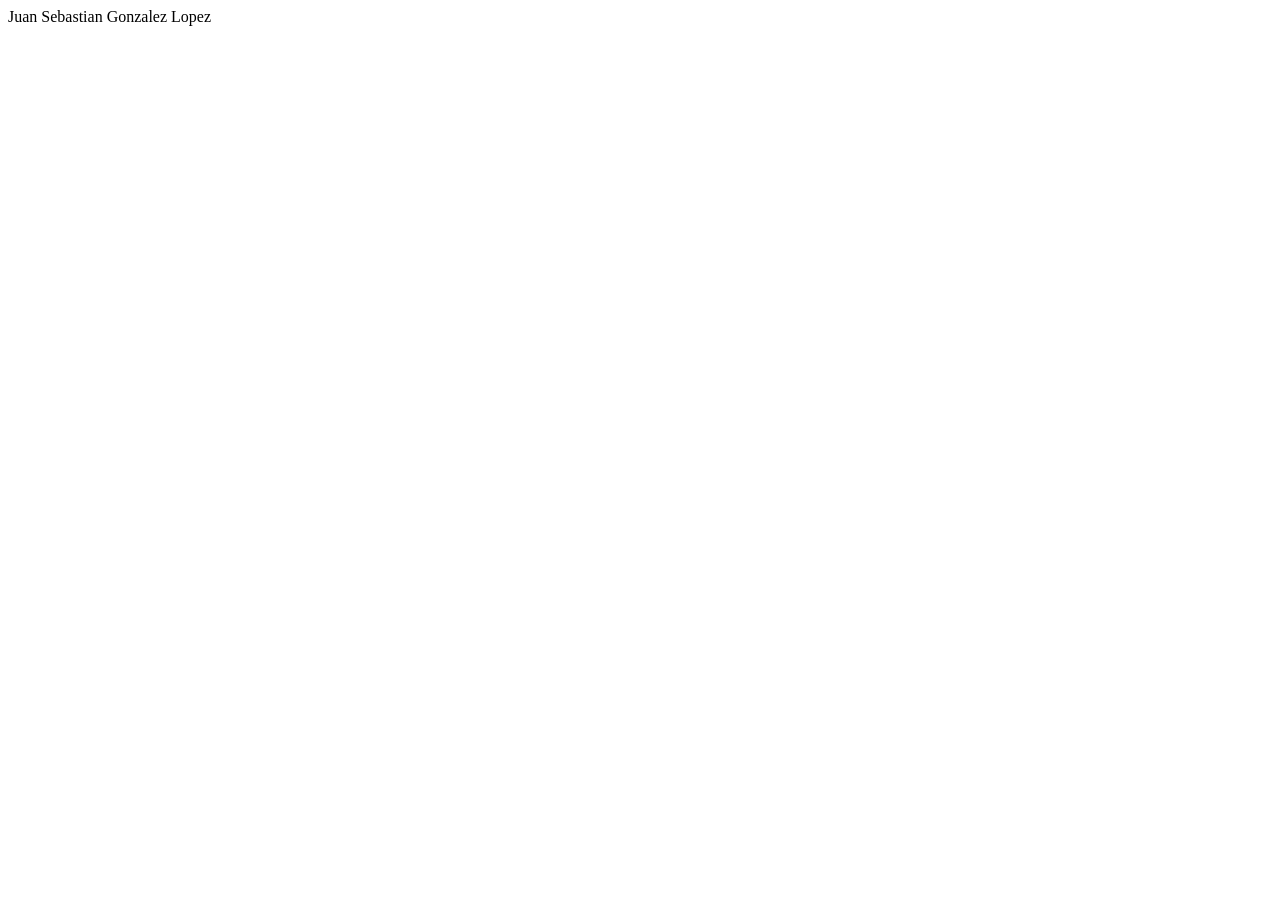
==== docs/index.html @ cefeca32 "Files" ====
<!DOCTYPE html>
<html lang="en">
<head>
    <meta charset="UTF-8">
    <title>Title</title>
    <link rel="stylesheet" href="/styles/style.css">
</head>
<body>
Juan Sebastian Gonzalez Lopez
</body>
</html>
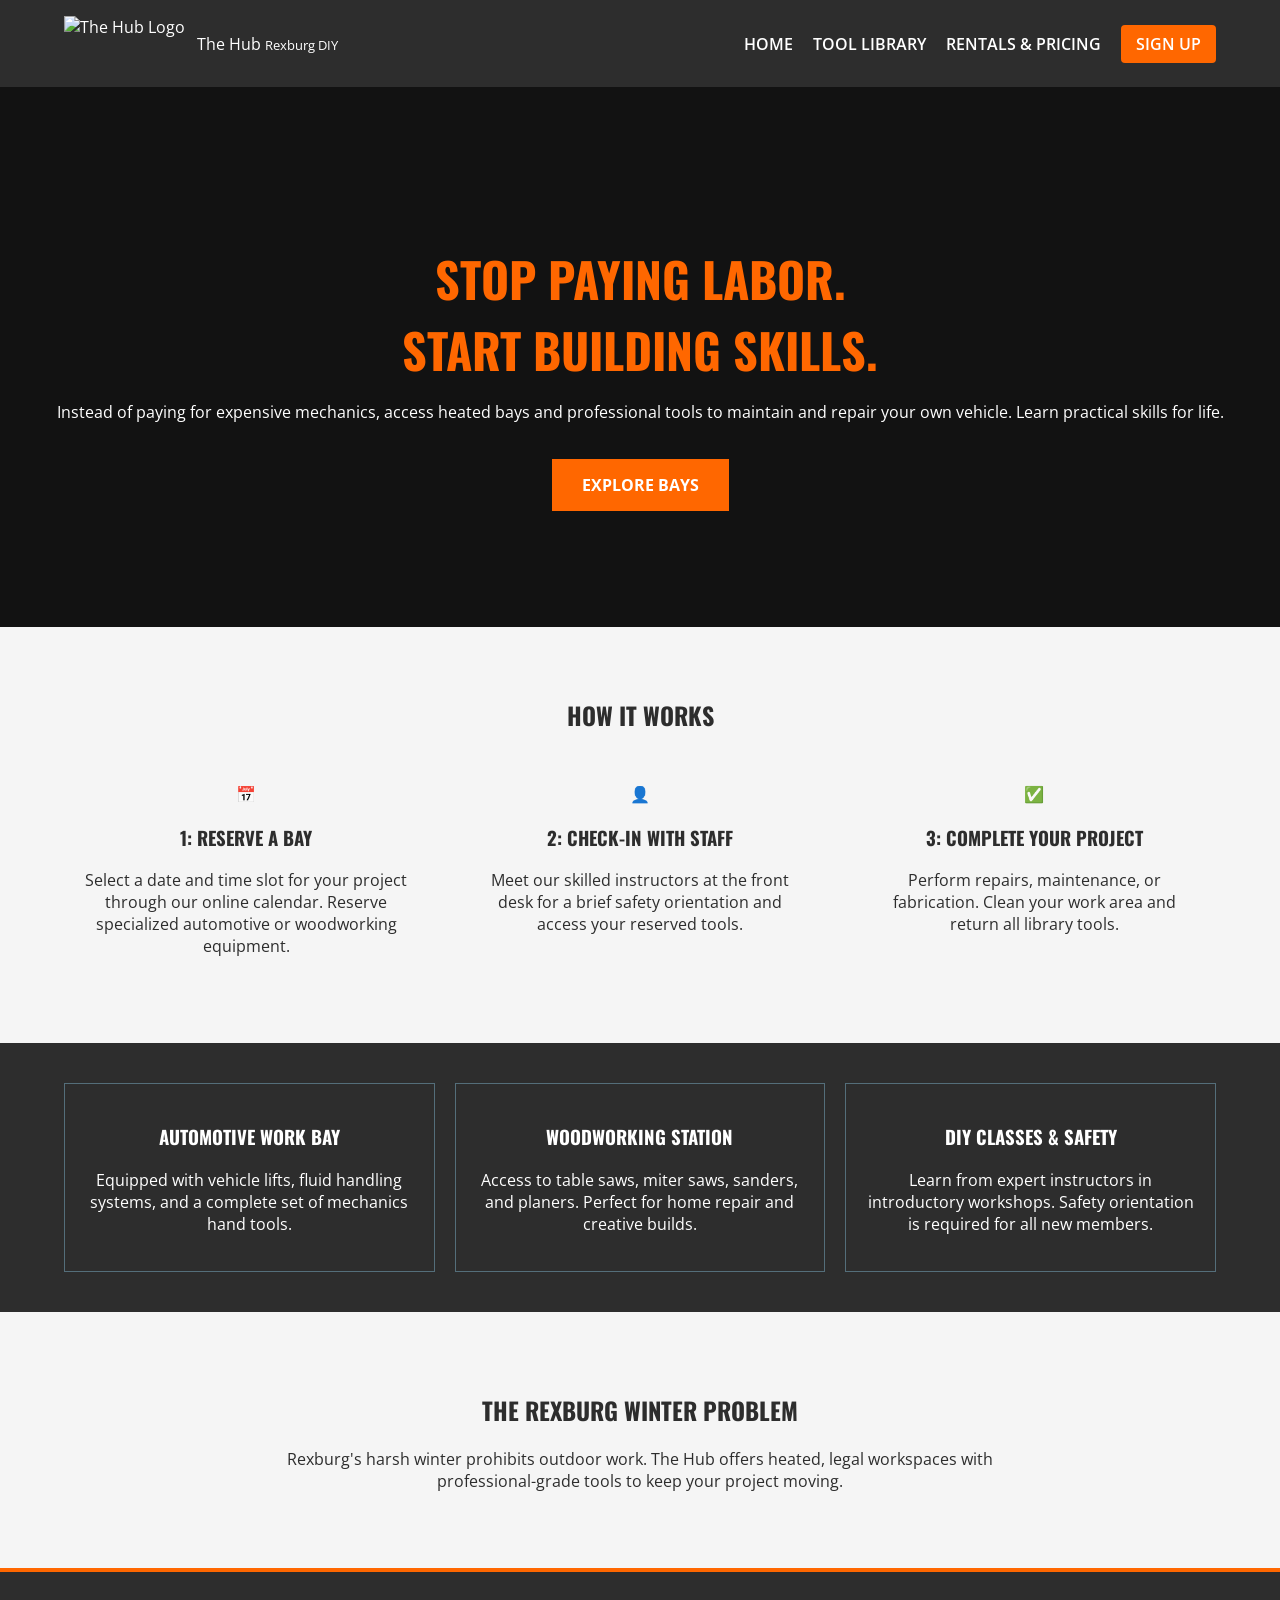
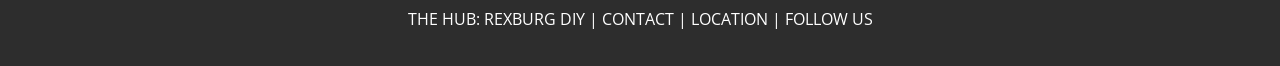
==== commit 8864959e: "home page" ====
--- a/docs/index.html
+++ b/docs/index.html
@@ -1,11 +1,89 @@
 <!DOCTYPE html>
-<html lang="en">
+<html lang="es">
 <head>
     <meta charset="UTF-8">
-    <title>Title</title>
-    <link rel="stylesheet" href="/styles/style.css">
+    <meta name="viewport" content="width=device-width, initial-scale=1.0">
+    <title>The Hub - Rexburg DIY</title>
+    <link href="https://fonts.googleapis.com/css2?family=Oswald:wght@700&family=Open+Sans:wght@400;600&display=swap"
+          rel="stylesheet">
+    <link rel="stylesheet" href="./styles/style.css">
 </head>
 <body>
-Juan Sebastian Gonzalez Lopez
+<header>
+    <div class="logo">
+        <img src="./images/logo.png" alt="The Hub Logo">
+        <span>The Hub <small>Rexburg DIY</small></span>
+    </div>
+    <nav>
+        <ul>
+            <li><a href="#">HOME</a></li>
+            <li><a href="#">TOOL LIBRARY</a></li>
+            <li><a href="#">RENTALS & PRICING</a></li>
+            <li><a href="#" class="signup-btn">SIGN UP</a></li>
+        </ul>
+    </nav>
+</header>
+
+<main>
+    <section class="hero">
+        <div class="hero-content">
+            <h1>STOP PAYING LABOR. <br> START BUILDING SKILLS.</h1>
+            <p>Instead of paying for expensive mechanics, access heated bays and professional tools to maintain and
+                repair your own vehicle. Learn practical skills for life.</p>
+            <a href="#" class="cta-button">EXPLORE BAYS</a>
+        </div>
+    </section>
+
+    <section class="how-it-works">
+        <h2>HOW IT WORKS</h2>
+        <div class="steps-container">
+            <div class="step">
+                <div class="icon">📅</div>
+                <h3>1: RESERVE A BAY</h3>
+                <p>Select a date and time slot for your project through our online calendar. Reserve specialized
+                    automotive or woodworking equipment.</p>
+            </div>
+            <div class="step">
+                <div class="icon">👤</div>
+                <h3>2: CHECK-IN WITH STAFF</h3>
+                <p>Meet our skilled instructors at the front desk for a brief safety orientation and access your
+                    reserved tools.</p>
+            </div>
+            <div class="step">
+                <div class="icon">✅</div>
+                <h3>3: COMPLETE YOUR PROJECT</h3>
+                <p>Perform repairs, maintenance, or fabrication. Clean your work area and return all library tools.</p>
+            </div>
+        </div>
+    </section>
+
+    <section class="services">
+        <div class="service-card">
+            <h3>AUTOMOTIVE WORK BAY</h3>
+            <p>Equipped with vehicle lifts, fluid handling systems, and a complete set of mechanics hand tools.</p>
+        </div>
+        <div class="service-card">
+            <h3>WOODWORKING STATION</h3>
+            <p>Access to table saws, miter saws, sanders, and planers. Perfect for home repair and creative builds.</p>
+        </div>
+        <div class="service-card">
+            <h3>DIY CLASSES & SAFETY</h3>
+            <p>Learn from expert instructors in introductory workshops. Safety orientation is required for all new
+                members.</p>
+        </div>
+    </section>
+
+    <section class="winter-problem">
+        <h2>THE REXBURG WINTER PROBLEM</h2>
+        <p>Rexburg's harsh winter prohibits outdoor work. The Hub offers heated, legal workspaces with
+            professional-grade tools to keep your project moving.</p>
+    </section>
+</main>
+
+<footer>
+    <div class="footer-content">
+        <p>THE HUB: REXBURG DIY | CONTACT | LOCATION | FOLLOW US</p>
+    </div>
+</footer>
 </body>
 </html>
--- a/docs/styles/style.css
+++ b/docs/styles/style.css
@@ -0,0 +1,141 @@
+
+:root {
+    --primary: #FF6700;
+    --secondary: #2d2d2d;
+    --accent-1: #546E7A;
+    --accent-2: #F5F5F5;
+}
+
+
+h1, h2, h3 {
+    font-family: 'Oswald', sans-serif;
+    text-transform: uppercase;
+}
+
+body {
+    font-family: 'Open Sans', sans-serif;
+    margin: 0;
+    background-color: var(--accent-2);
+    color: var(--secondary);
+}
+
+
+header {
+    background-color: var(--secondary);
+    color: white;
+    padding: 1rem 5%;
+    display: flex;
+    justify-content: space-between;
+    align-items: center;
+}
+
+nav ul {
+    list-style: none;
+    display: flex;
+    gap: 20px;
+}
+
+nav a {
+    color: white;
+    text-decoration: none;
+    font-weight: 600;
+}
+
+.signup-btn {
+    background-color: var(--primary);
+    padding: 8px 15px;
+    border-radius: 4px;
+}
+
+
+.hero {
+    background: linear-gradient(rgba(0, 0, 0, 0.6), rgba(0, 0, 0, 0.6)), url('garage-bg.jpg'); /* Placeholder */
+    background-size: cover;
+    background-color: var(--secondary);
+    height: 60vh;
+    display: flex;
+    align-items: center;
+    justify-content: center;
+    text-align: center;
+    color: white;
+}
+
+.hero h1 {
+    font-size: 3rem;
+    color: var(--primary);
+    margin-bottom: 1rem;
+}
+
+.cta-button {
+    background-color: var(--primary);
+    color: white;
+    padding: 15px 30px;
+    text-decoration: none;
+    font-weight: bold;
+    display: inline-block;
+    margin-top: 20px;
+}
+
+
+.how-it-works {
+    padding: 50px 5%;
+    text-align: center;
+}
+
+.steps-container {
+    display: flex;
+    justify-content: space-around;
+    gap: 30px;
+    margin-top: 30px;
+}
+
+.step {
+    flex: 1;
+    padding: 20px;
+}
+
+
+.services {
+    display: grid;
+    grid-template-columns: repeat(3, 1fr);
+    background-color: var(--secondary);
+    color: white;
+    padding: 40px 5%;
+    gap: 20px;
+}
+
+.service-card {
+    border: 1px solid var(--accent-1);
+    padding: 20px;
+    text-align: center;
+}
+
+.winter-problem {
+    padding: 60px 20%;
+    text-align: center;
+    background-color: var(--accent-2);
+}
+
+
+footer {
+    background-color: var(--secondary);
+    color: white;
+    text-align: center;
+    padding: 20px;
+    border-top: 4px solid var(--primary);
+}
+
+
+.logo img {
+    height: 55px;
+    width: auto;
+    vertical-align: middle;
+    margin-right: 12px;
+    object-fit: contain;
+}
+
+
+.logo {
+    display: flex;
+    align-items: center;
+}
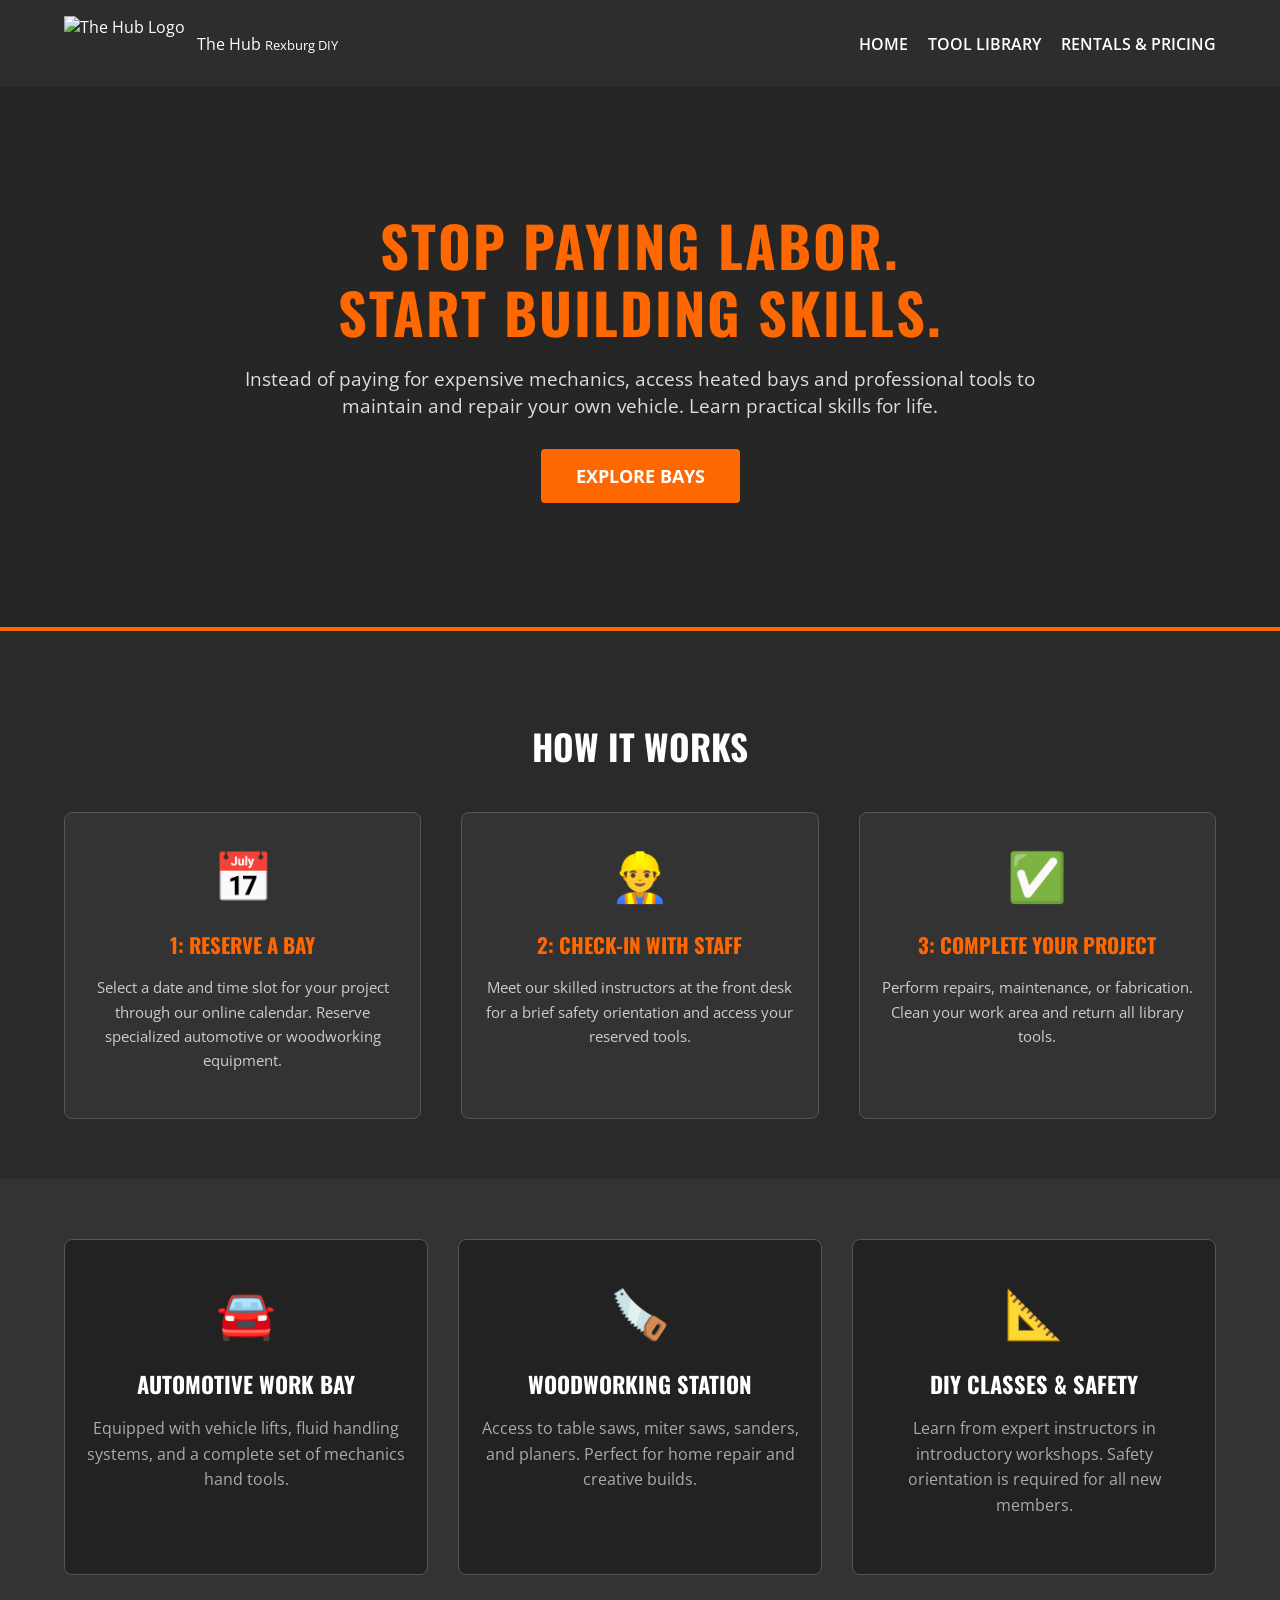
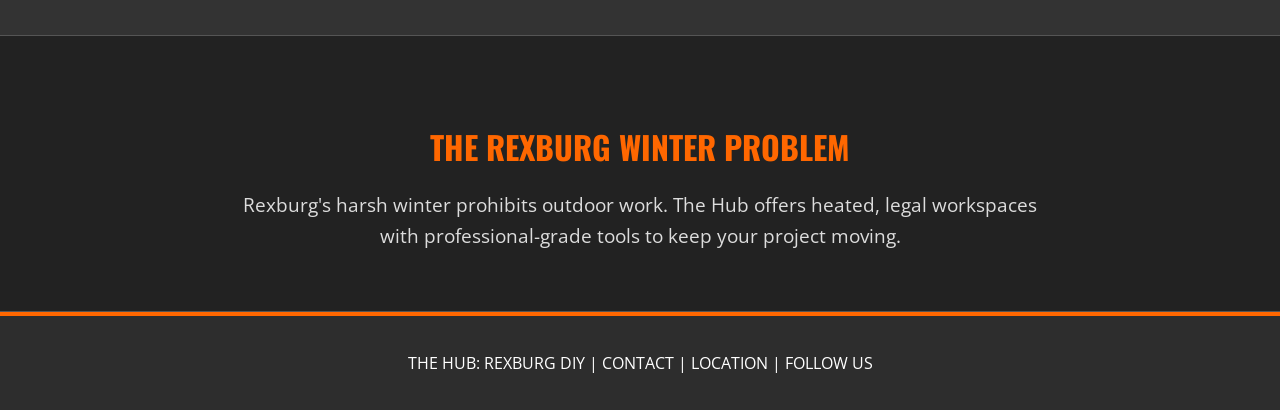
==== commit a3ed9725: "improvements" ====
--- a/docs/index.html
+++ b/docs/index.html
@@ -4,11 +4,11 @@
     <meta charset="UTF-8">
     <meta name="viewport" content="width=device-width, initial-scale=1.0">
     <title>The Hub - Rexburg DIY</title>
-    <link href="https://fonts.googleapis.com/css2?family=Oswald:wght@700&family=Open+Sans:wght@400;600&display=swap"
-          rel="stylesheet">
-    <link rel="stylesheet" href="./styles/style.css">
+    <link href="https://fonts.googleapis.com/css2?family=Oswald:wght@700&family=Open+Sans:wght@400;600&display=swap" rel="stylesheet">
+    <link rel="stylesheet" href="styles/style.css">
 </head>
 <body>
+
 <header>
     <div class="logo">
         <img src="./images/logo.png" alt="The Hub Logo">
@@ -16,68 +16,67 @@
     </div>
     <nav>
         <ul>
-            <li><a href="#">HOME</a></li>
-            <li><a href="#">TOOL LIBRARY</a></li>
-            <li><a href="#">RENTALS & PRICING</a></li>
-            <li><a href="#" class="signup-btn">SIGN UP</a></li>
+            <li><a href="index.html">HOME</a></li>
+            <li><a href="tool_library.html">TOOL LIBRARY</a></li>
+            <li><a href="rentals.html">RENTALS & PRICING</a></li>
         </ul>
     </nav>
 </header>
 
-<main>
-    <section class="hero">
-        <div class="hero-content">
+<main class="hm-wrapper">
+
+    <section class="hm-hero">
+        <div class="hm-hero-content">
             <h1>STOP PAYING LABOR. <br> START BUILDING SKILLS.</h1>
-            <p>Instead of paying for expensive mechanics, access heated bays and professional tools to maintain and
-                repair your own vehicle. Learn practical skills for life.</p>
-            <a href="#" class="cta-button">EXPLORE BAYS</a>
+            <p>Instead of paying for expensive mechanics, access heated bays and professional tools to maintain and repair your own vehicle. Learn practical skills for life.</p>
+            <a href="rentals.html" class="hm-btn">EXPLORE BAYS</a>
         </div>
     </section>
 
-    <section class="how-it-works">
+    <section class="hm-how-it-works">
         <h2>HOW IT WORKS</h2>
-        <div class="steps-container">
-            <div class="step">
-                <div class="icon">📅</div>
+        <div class="hm-steps-container">
+            <div class="hm-step">
+                <div class="hm-icon">📅</div>
                 <h3>1: RESERVE A BAY</h3>
-                <p>Select a date and time slot for your project through our online calendar. Reserve specialized
-                    automotive or woodworking equipment.</p>
+                <p>Select a date and time slot for your project through our online calendar. Reserve specialized automotive or woodworking equipment.</p>
             </div>
-            <div class="step">
-                <div class="icon">👤</div>
+            <div class="hm-step">
+                <div class="hm-icon">👷‍♂️</div>
                 <h3>2: CHECK-IN WITH STAFF</h3>
-                <p>Meet our skilled instructors at the front desk for a brief safety orientation and access your
-                    reserved tools.</p>
+                <p>Meet our skilled instructors at the front desk for a brief safety orientation and access your reserved tools.</p>
             </div>
-            <div class="step">
-                <div class="icon">✅</div>
+            <div class="hm-step">
+                <div class="hm-icon">✅</div>
                 <h3>3: COMPLETE YOUR PROJECT</h3>
                 <p>Perform repairs, maintenance, or fabrication. Clean your work area and return all library tools.</p>
             </div>
         </div>
     </section>
 
-    <section class="services">
-        <div class="service-card">
+    <section class="hm-services">
+        <div class="hm-service-card">
+            <div class="hm-service-icon">🚘</div>
             <h3>AUTOMOTIVE WORK BAY</h3>
             <p>Equipped with vehicle lifts, fluid handling systems, and a complete set of mechanics hand tools.</p>
         </div>
-        <div class="service-card">
+        <div class="hm-service-card">
+            <div class="hm-service-icon">🪚</div>
             <h3>WOODWORKING STATION</h3>
             <p>Access to table saws, miter saws, sanders, and planers. Perfect for home repair and creative builds.</p>
         </div>
-        <div class="service-card">
+        <div class="hm-service-card">
+            <div class="hm-service-icon">📐</div>
             <h3>DIY CLASSES & SAFETY</h3>
-            <p>Learn from expert instructors in introductory workshops. Safety orientation is required for all new
-                members.</p>
+            <p>Learn from expert instructors in introductory workshops. Safety orientation is required for all new members.</p>
         </div>
     </section>
 
-    <section class="winter-problem">
+    <section class="hm-winter-problem">
         <h2>THE REXBURG WINTER PROBLEM</h2>
-        <p>Rexburg's harsh winter prohibits outdoor work. The Hub offers heated, legal workspaces with
-            professional-grade tools to keep your project moving.</p>
+        <p>Rexburg's harsh winter prohibits outdoor work. The Hub offers heated, legal workspaces with professional-grade tools to keep your project moving.</p>
     </section>
+
 </main>
 
 <footer>
@@ -85,5 +84,6 @@
         <p>THE HUB: REXBURG DIY | CONTACT | LOCATION | FOLLOW US</p>
     </div>
 </footer>
+
 </body>
 </html>
--- a/docs/styles/style.css
+++ b/docs/styles/style.css
@@ -139,3 +139,709 @@
     display: flex;
     align-items: center;
 }
+
+/* =========================================
+   TOOL LIBRARY PAGE STYLES (Aislados)
+   ========================================= */
+
+.tl-wrapper {
+    background-color: #333333;
+    color: #ffffff;
+    padding: 40px 5%;
+    font-family: 'Open Sans', sans-serif;
+}
+
+.tl-wrapper h1,
+.tl-wrapper h2,
+.tl-wrapper h3 {
+    font-family: 'Oswald', sans-serif;
+    text-transform: uppercase;
+    font-weight: 700;
+}
+
+/* Header Section */
+.tl-header {
+    text-align: center;
+    border-bottom: 1px solid #555555;
+    padding-bottom: 20px;
+    margin-bottom: 40px;
+}
+
+.tl-header h1 {
+    font-size: 2.8rem;
+    margin: 0 0 10px 0;
+    letter-spacing: 1px;
+}
+
+.tl-header p {
+    margin: 0;
+    color: #cccccc;
+    font-size: 1.1rem;
+}
+
+
+.tl-catalog-top {
+    display: flex;
+    justify-content: space-between;
+    align-items: center;
+    margin-bottom: 15px;
+    flex-wrap: wrap;
+    gap: 15px;
+}
+
+.tl-catalog-top h2 {
+    margin: 0;
+    font-size: 1.8rem;
+}
+
+.tl-search input {
+    background-color: transparent;
+    border: 1px solid #777777;
+    color: #ffffff;
+    padding: 10px 15px;
+    border-radius: 4px;
+    width: 300px;
+    font-family: 'Open Sans', sans-serif;
+}
+
+
+.tl-filters {
+    display: flex;
+    justify-content: space-between;
+    align-items: center;
+    border: 1px solid #555555;
+    padding: 15px;
+    margin-bottom: 30px;
+    border-radius: 4px;
+    flex-wrap: wrap;
+    gap: 15px;
+}
+
+.tl-filter-categories span {
+    font-weight: 600;
+    font-size: 0.9rem;
+}
+
+.tl-filter-selects {
+    display: flex;
+    gap: 15px;
+}
+
+.tl-filter-selects select {
+    background-color: transparent;
+    color: #ffffff;
+    border: 1px solid #777777;
+    padding: 8px;
+    border-radius: 4px;
+}
+
+.tl-filter-selects select option {
+    background-color: #333333;
+    color: #ffffff;
+}
+
+
+.tl-grid {
+    display: grid;
+    grid-template-columns: repeat(auto-fit, minmax(220px, 1fr));
+    gap: 20px;
+    margin-bottom: 50px;
+}
+
+.tl-card {
+    border: 1px solid #555555;
+    border-radius: 6px;
+    padding: 20px;
+    text-align: center;
+    background-color: #2a2a2a;
+    display: flex;
+    flex-direction: column;
+    align-items: center;
+}
+
+.tl-card-icon {
+    font-size: 3rem;
+    margin-bottom: 15px;
+}
+
+.tl-card h3 {
+    font-size: 1.1rem;
+    margin: 0 0 10px 0;
+    min-height: 50px;
+}
+
+.tl-status-available {
+    color: #4CAF50;
+    font-weight: bold;
+    margin: 0 0 5px 0;
+    font-size: 0.9rem;
+}
+
+.tl-status-out {
+    color: #F44336;
+    font-weight: bold;
+    margin: 0 0 5px 0;
+    font-size: 0.9rem;
+}
+
+.tl-safety-link {
+    color: #aaaaaa;
+    text-decoration: underline;
+    font-size: 0.8rem;
+    margin-bottom: 15px;
+}
+
+.tl-safety-link:hover {
+    color: var(--primary);
+}
+
+.tl-btn {
+    background-color: var(--primary);
+    color: white;
+    border: none;
+    padding: 10px 20px;
+    width: 100%;
+    font-weight: bold;
+    border-radius: 4px;
+    cursor: pointer;
+    text-transform: uppercase;
+    transition: background-color 0.3s ease;
+    margin-top: auto;
+}
+
+.tl-btn:hover {
+    background-color: #e55c00;
+}
+
+.tl-btn-disabled {
+    background-color: #555555;
+    cursor: not-allowed;
+    color: #aaaaaa;
+}
+
+.tl-btn-disabled:hover {
+    background-color: #555555;
+}
+
+.tl-safety-section {
+    border: 1px solid #555555;
+    padding: 30px;
+    border-radius: 6px;
+    margin-bottom: 30px;
+    background-color: #2a2a2a;
+}
+
+.tl-safety-section h2 {
+    text-align: center;
+    font-size: 1.8rem;
+    margin-top: 0;
+    margin-bottom: 25px;
+    border-bottom: 1px solid #555555;
+    padding-bottom: 15px;
+}
+
+.tl-safety-content {
+    display: flex;
+    align-items: flex-start;
+    gap: 30px;
+}
+
+.tl-safety-icon {
+    font-size: 5rem;
+    line-height: 1;
+}
+
+.tl-safety-text p {
+    margin-top: 0;
+    margin-bottom: 15px;
+    color: #dddddd;
+    line-height: 1.6;
+}
+
+.tl-safety-links a {
+    color: var(--primary);
+    text-decoration: none;
+    font-weight: bold;
+}
+
+.tl-safety-links a:hover {
+    text-decoration: underline;
+}
+
+
+.tl-staff-section {
+    border: 1px solid #555555;
+    padding: 30px;
+    border-radius: 6px;
+    background-color: #222222;
+    display: flex;
+    align-items: center;
+    gap: 30px;
+}
+
+.tl-staff-icon {
+    font-size: 4rem;
+}
+
+.tl-staff-text h2 {
+    margin: 0 0 10px 0;
+    font-size: 1.5rem;
+}
+
+.tl-staff-text p {
+    margin: 0;
+    color: #cccccc;
+}
+
+
+@media (max-width: 768px) {
+    .tl-safety-content, .tl-staff-section {
+        flex-direction: column;
+        text-align: center;
+        align-items: center;
+    }
+    .tl-filters {
+        flex-direction: column;
+    }
+}
+
+/* =========================================
+   RENTALS & PRICING PAGE STYLES
+   ========================================= */
+
+.rp-wrapper {
+    background-color: #333333;
+    color: #ffffff;
+    padding: 40px 5%;
+    font-family: 'Open Sans', sans-serif;
+}
+
+.rp-wrapper h1,
+.rp-wrapper h2,
+.rp-wrapper h3 {
+    font-family: 'Oswald', sans-serif;
+    text-transform: uppercase;
+    font-weight: 700;
+}
+
+
+.rp-header {
+    text-align: center;
+    border-bottom: 1px solid #555555;
+    padding-bottom: 20px;
+    margin-bottom: 40px;
+}
+
+.rp-header h1 {
+    font-size: 2.8rem;
+    margin: 0;
+    letter-spacing: 1px;
+}
+
+
+.rp-section {
+    margin-bottom: 50px;
+}
+
+.rp-section h2 {
+    text-align: center;
+    font-size: 1.8rem;
+    margin-bottom: 30px;
+}
+
+
+.rp-bays-grid {
+    display: flex;
+    justify-content: center;
+    gap: 30px;
+    flex-wrap: wrap;
+}
+
+.rp-bay-card {
+    background-color: #444444;
+    border: 2px solid #555555;
+    border-radius: 8px;
+    padding: 30px;
+    display: flex;
+    align-items: center;
+    gap: 20px;
+    width: 100%;
+    max-width: 400px;
+    position: relative;
+    padding-bottom: 70px;
+}
+
+.rp-bay-icon {
+    font-size: 4rem;
+    background-color: #555555;
+    padding: 20px;
+    border-radius: 8px;
+}
+
+.rp-bay-info h3 {
+    margin: 0 0 5px 0;
+    font-size: 1.2rem;
+}
+
+.rp-features-list {
+    list-style: none;
+    padding: 0;
+    margin: 10px 0 0 0;
+    font-size: 0.9rem;
+    color: #dddddd;
+}
+
+.rp-features-list li::before {
+    content: '✓';
+    color: var(--primary);
+    margin-right: 8px;
+}
+
+/* Memberships Grid */
+.rp-memberships-grid {
+    display: flex;
+    justify-content: center;
+    gap: 20px;
+    flex-wrap: wrap;
+}
+
+.rp-plan-card {
+    background-color: #2a2a2a;
+    border: 1px solid #777777;
+    border-radius: 8px;
+    padding: 30px 20px;
+    text-align: center;
+    width: 100%;
+    max-width: 280px;
+    display: flex;
+    flex-direction: column;
+}
+
+.rp-plan-card h3 {
+    font-size: 1.4rem;
+    margin: 0 0 10px 0;
+}
+
+.rp-price {
+    font-size: 1.3rem;
+    color: var(--primary);
+    font-weight: bold;
+    margin: 0 0 20px 0;
+}
+
+.rp-plan-features {
+    list-style: none;
+    padding: 0;
+    margin: 0 0 30px 0;
+    text-align: left;
+    color: #cccccc;
+    flex-grow: 1;
+}
+
+.rp-plan-features li {
+    margin-bottom: 8px;
+    font-size: 0.95rem;
+}
+
+.rp-plan-features li::before {
+    content: '•';
+    color: #ffffff;
+    margin-right: 8px;
+}
+
+
+.rp-btn, .rp-btn-outline {
+    background-color: var(--primary);
+    color: white;
+    border: none;
+    padding: 12px 20px;
+    font-weight: bold;
+    border-radius: 4px;
+    cursor: pointer;
+    text-transform: uppercase;
+    transition: background-color 0.3s ease;
+    font-size: 0.9rem;
+}
+
+.rp-btn {
+    position: absolute;
+    bottom: -15px;
+    left: 50%;
+    transform: translateX(-50%);
+    width: 60%;
+}
+
+.rp-btn-outline {
+    background-color: transparent;
+    border: 2px solid var(--primary);
+    width: 100%;
+    color: var(--primary);
+}
+
+.rp-btn:hover {
+    background-color: #e55c00;
+}
+
+.rp-btn-outline:hover {
+    background-color: var(--primary);
+    color: white;
+}
+
+
+.rp-fees-section {
+    border-top: 1px solid #555555;
+    border-bottom: 1px solid #555555;
+    padding: 40px 0;
+}
+
+.rp-fees-list {
+    max-width: 800px;
+    margin: 0 auto;
+}
+
+.rp-fee-item {
+    margin-bottom: 20px;
+}
+
+.rp-fee-title {
+    font-weight: bold;
+    font-size: 1.1rem;
+    display: flex;
+    gap: 15px;
+    margin-bottom: 5px;
+}
+
+.rp-fee-title span {
+    color: var(--primary);
+}
+
+.rp-fee-desc {
+    color: #aaaaaa;
+    font-size: 0.95rem;
+}
+
+/* Booking Process */
+.rp-process-container {
+    display: flex;
+    justify-content: center;
+    align-items: center;
+    gap: 30px;
+    flex-wrap: wrap;
+}
+
+.rp-process-step {
+    text-align: center;
+}
+
+.rp-step-icon {
+    font-size: 3.5rem;
+    margin-bottom: 10px;
+}
+
+.rp-process-arrow {
+    font-size: 2rem;
+    color: var(--primary);
+}
+
+@media (max-width: 768px) {
+    .rp-bay-card {
+        flex-direction: column;
+        text-align: center;
+    }
+
+    .rp-process-container {
+        flex-direction: column;
+    }
+
+    .rp-process-arrow {
+        transform: rotate(90deg);
+    }
+}
+
+/* =========================================
+   HOME PAGE STYLES (Aislados)
+   ========================================= */
+
+.hm-wrapper {
+    background-color: #333333;
+    color: #ffffff;
+    font-family: 'Open Sans', sans-serif;
+}
+
+.hm-wrapper h1,
+.hm-wrapper h2,
+.hm-wrapper h3 {
+    font-family: 'Oswald', sans-serif;
+    text-transform: uppercase;
+    font-weight: 700;
+}
+
+
+.hm-hero {
+
+    background: linear-gradient(rgba(34, 34, 34, 0.8), rgba(34, 34, 34, 0.8)), url('../images/garage-bg.jpg');
+    background-size: cover;
+    background-position: center;
+    height: 60vh;
+    min-height: 400px;
+    display: flex;
+    align-items: center;
+    justify-content: center;
+    text-align: center;
+    padding: 0 5%;
+    border-bottom: 4px solid var(--primary);
+}
+
+.hm-hero h1 {
+    font-size: 3.5rem;
+    color: var(--primary);
+    margin: 0 0 20px 0;
+    line-height: 1.2;
+    letter-spacing: 2px;
+}
+
+.hm-hero p {
+    font-size: 1.2rem;
+    max-width: 800px;
+    margin: 0 auto 30px auto;
+    color: #dddddd;
+}
+
+.hm-btn {
+    background-color: var(--primary);
+    color: white;
+    padding: 15px 35px;
+    text-decoration: none;
+    font-weight: bold;
+    display: inline-block;
+    border-radius: 4px;
+    font-size: 1.1rem;
+    transition: background-color 0.3s ease;
+}
+
+.hm-btn:hover {
+    background-color: #e55c00;
+}
+
+/* How it Works Section */
+.hm-how-it-works {
+    padding: 60px 5%;
+    text-align: center;
+    background-color: #2a2a2a;
+}
+
+.hm-how-it-works h2 {
+    font-size: 2.2rem;
+    margin-bottom: 40px;
+    color: #ffffff;
+}
+
+.hm-steps-container {
+    display: flex;
+    justify-content: center;
+    gap: 40px;
+    flex-wrap: wrap;
+}
+
+.hm-step {
+    flex: 1;
+    min-width: 250px;
+    max-width: 350px;
+    background-color: #333333;
+    padding: 30px 20px;
+    border-radius: 8px;
+    border: 1px solid #555555;
+}
+
+.hm-icon {
+    font-size: 3rem;
+    margin-bottom: 15px;
+}
+
+.hm-step h3 {
+    color: var(--primary);
+    margin-bottom: 15px;
+    font-size: 1.3rem;
+}
+
+.hm-step p {
+    color: #cccccc;
+    font-size: 0.95rem;
+    line-height: 1.6;
+}
+
+/* Services Section */
+.hm-services {
+    display: flex;
+    justify-content: center;
+    gap: 30px;
+    padding: 60px 5%;
+    background-color: #333333;
+    flex-wrap: wrap;
+}
+
+.hm-service-card {
+    flex: 1;
+    min-width: 280px;
+    max-width: 380px;
+    border: 1px solid #555555;
+    background-color: #222222;
+    padding: 40px 20px;
+    text-align: center;
+    border-radius: 8px;
+    transition: transform 0.3s ease;
+}
+
+.hm-service-card:hover {
+    transform: translateY(-5px);
+    border-color: var(--primary);
+}
+
+.hm-service-icon {
+    font-size: 3rem;
+    margin-bottom: 20px;
+}
+
+.hm-service-card h3 {
+    font-size: 1.4rem;
+    margin-bottom: 15px;
+}
+
+.hm-service-card p {
+    color: #aaaaaa;
+    line-height: 1.6;
+}
+
+/* Winter Problem Section */
+.hm-winter-problem {
+    padding: 60px 10%;
+    text-align: center;
+    background-color: #222222;
+    border-top: 1px solid #555555;
+    border-bottom: 1px solid #555555;
+}
+
+.hm-winter-problem h2 {
+    font-size: 2rem;
+    color: var(--primary);
+    margin-bottom: 20px;
+}
+
+.hm-winter-problem p {
+    font-size: 1.2rem;
+    color: #dddddd;
+    max-width: 800px;
+    margin: 0 auto;
+    line-height: 1.6;
+}
+
+/* Responsive */
+@media (max-width: 768px) {
+    .hm-hero h1 {
+        font-size: 2.5rem;
+    }
+    .hm-steps-container, .hm-services {
+        flex-direction: column;
+        align-items: center;
+    }
+}
